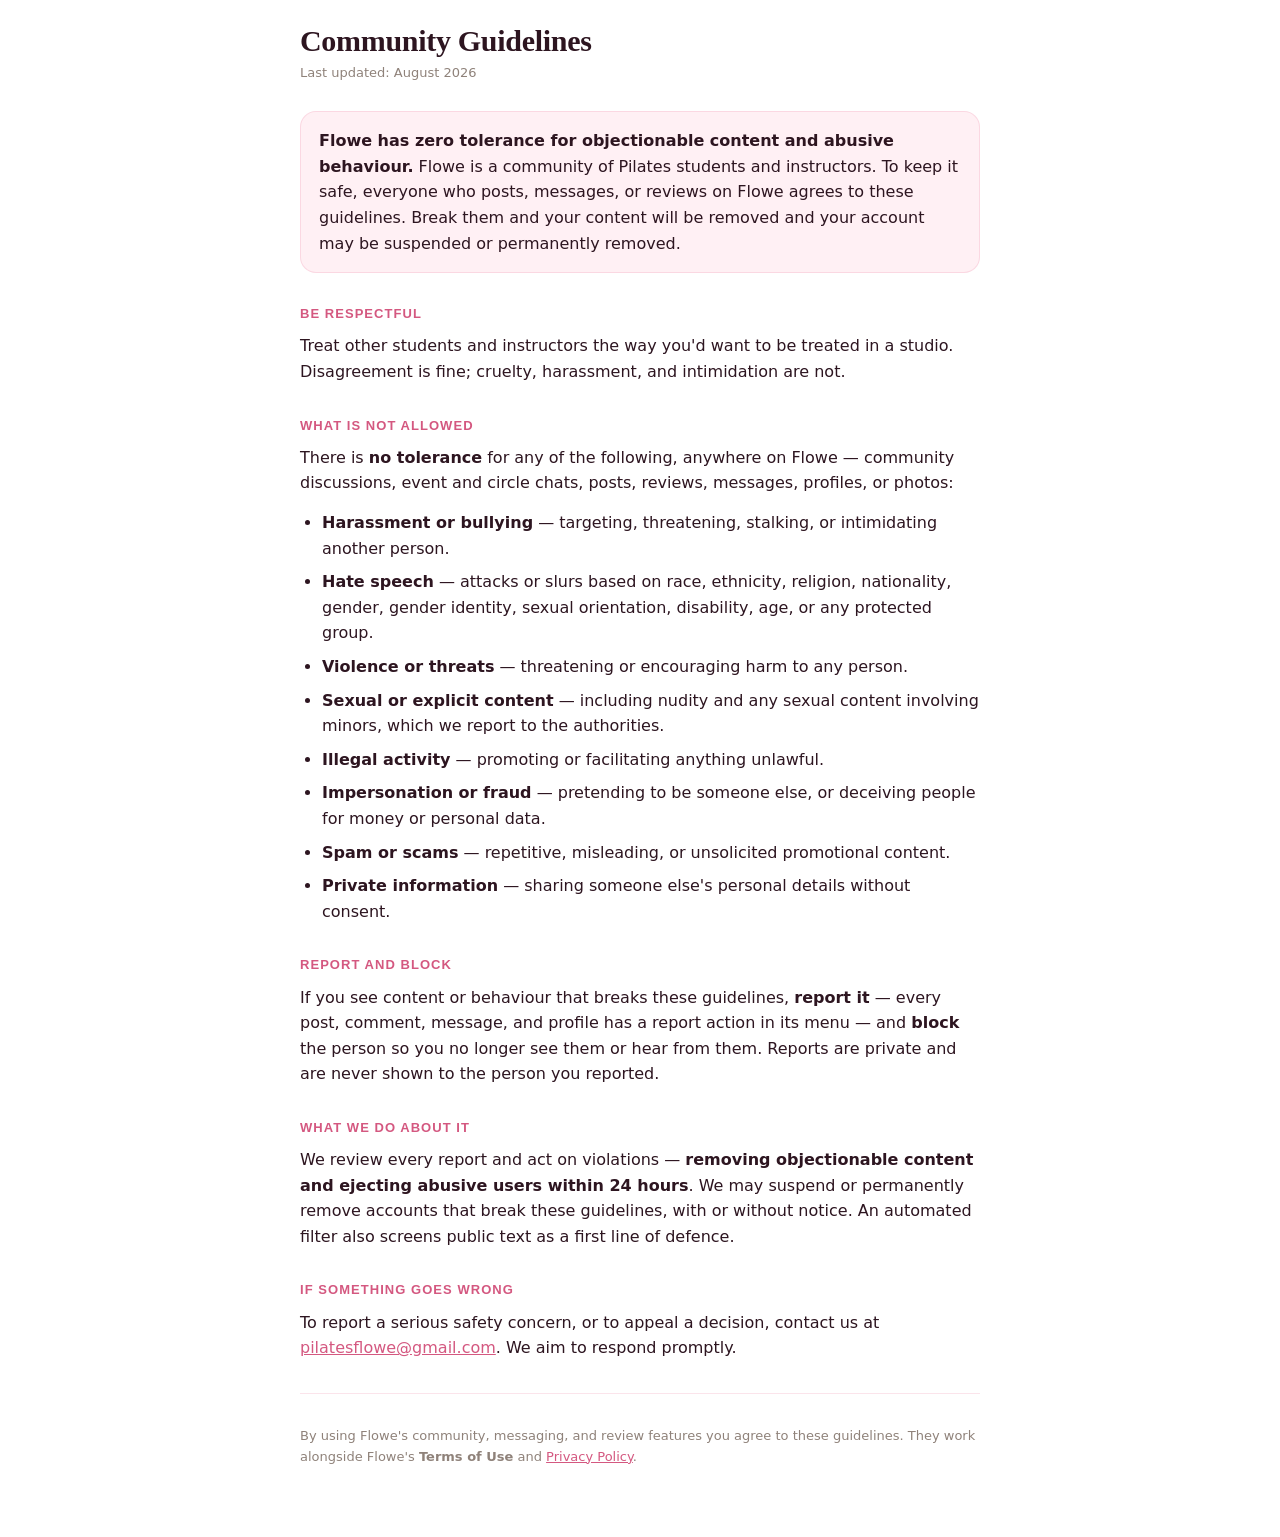
==== Flowe/Resources/CommunityGuidelines.html @ 62072fb7 "feat: UGC terms-acceptance gate + Community Guidelines (App Store 1.2) Flowe now carries community d" ====
<!doctype html>
<html lang="en">
<head>
<meta charset="utf-8">
<meta name="viewport" content="width=device-width, initial-scale=1, viewport-fit=cover">
<title>Community Guidelines</title>
<style>
  :root {
    --bg: #ffffff; --card: #fff0f4; --ink: #2d1520; --muted: #8f827a;
    --border: rgba(232,120,154,0.20); --pink: #d45880; --pink-soft: #e8789a;
  }
  @media (prefers-color-scheme: dark) {
    :root {
      --bg: #170e12; --card: #23151b; --ink: #f6e9ee; --muted: #b6a6ad;
      --border: rgba(232,120,154,0.28); --pink: #f4a8c0; --pink-soft: #e8789a;
    }
  }
  * { box-sizing: border-box; }
  html { -webkit-text-size-adjust: 100%; }
  body {
    margin: 0; padding: 24px 20px 56px;
    font: 16px/1.6 -apple-system, BlinkMacSystemFont, "SF Pro Text", system-ui, sans-serif;
    color: var(--ink); background: var(--bg);
    max-width: 720px; margin-left: auto; margin-right: auto;
    -webkit-font-smoothing: antialiased;
  }
  h1 {
    font: 600 30px/1.15 "Georgia", "Times New Roman", serif;
    letter-spacing: -0.01em; margin: 0 0 4px; color: var(--ink);
  }
  .updated { color: var(--muted); font-size: 13px; margin: 0 0 28px; }
  h2 {
    font: 600 13px/1.4 -apple-system, sans-serif; text-transform: uppercase;
    letter-spacing: 0.08em; color: var(--pink); margin: 32px 0 10px;
  }
  p { margin: 0 0 14px; }
  ul { margin: 0 0 14px; padding-left: 22px; }
  li { margin: 0 0 8px; }
  a { color: var(--pink); }
  strong { font-weight: 600; }
  .card {
    background: var(--card); border: 1px solid var(--border);
    border-radius: 16px; padding: 16px 18px; margin: 0 0 20px;
  }
  .note { color: var(--muted); font-size: 13px; }
  hr { border: none; border-top: 1px solid var(--border); margin: 32px 0; }
</style>
</head>
<body>
  <h1>Community Guidelines</h1>
  <p class="updated">Last updated: August 2026</p>

  <div class="card">
    <p style="margin:0"><strong>Flowe has zero tolerance for objectionable content and abusive
    behaviour.</strong> Flowe is a community of Pilates students and instructors. To keep it safe,
    everyone who posts, messages, or reviews on Flowe agrees to these guidelines. Break them and your
    content will be removed and your account may be suspended or permanently removed.</p>
  </div>

  <h2>Be respectful</h2>
  <p>Treat other students and instructors the way you'd want to be treated in a studio. Disagreement is
  fine; cruelty, harassment, and intimidation are not.</p>

  <h2>What is not allowed</h2>
  <p>There is <strong>no tolerance</strong> for any of the following, anywhere on Flowe — community
  discussions, event and circle chats, posts, reviews, messages, profiles, or photos:</p>
  <ul>
    <li><strong>Harassment or bullying</strong> — targeting, threatening, stalking, or intimidating
      another person.</li>
    <li><strong>Hate speech</strong> — attacks or slurs based on race, ethnicity, religion, nationality,
      gender, gender identity, sexual orientation, disability, age, or any protected group.</li>
    <li><strong>Violence or threats</strong> — threatening or encouraging harm to any person.</li>
    <li><strong>Sexual or explicit content</strong> — including nudity and any sexual content involving
      minors, which we report to the authorities.</li>
    <li><strong>Illegal activity</strong> — promoting or facilitating anything unlawful.</li>
    <li><strong>Impersonation or fraud</strong> — pretending to be someone else, or deceiving people for
      money or personal data.</li>
    <li><strong>Spam or scams</strong> — repetitive, misleading, or unsolicited promotional content.</li>
    <li><strong>Private information</strong> — sharing someone else's personal details without consent.</li>
  </ul>

  <h2>Report and block</h2>
  <p>If you see content or behaviour that breaks these guidelines, <strong>report it</strong> — every
  post, comment, message, and profile has a report action in its menu — and <strong>block</strong> the
  person so you no longer see them or hear from them. Reports are private and are never shown to the
  person you reported.</p>

  <h2>What we do about it</h2>
  <p>We review every report and act on violations — <strong>removing objectionable content and ejecting
  abusive users within 24 hours</strong>. We may suspend or permanently remove accounts that break these
  guidelines, with or without notice. An automated filter also screens public text as a first line of
  defence.</p>

  <h2>If something goes wrong</h2>
  <p>To report a serious safety concern, or to appeal a decision, contact us at
  <a href="mailto:pilatesflowe@gmail.com">pilatesflowe@gmail.com</a>. We aim to respond promptly.</p>

  <hr>
  <p class="note">By using Flowe's community, messaging, and review features you agree to these
  guidelines. They work alongside Flowe's <strong>Terms of Use</strong> and
  <a href="mailto:pilatesflowe@gmail.com">Privacy Policy</a>.</p>
</body>
</html>
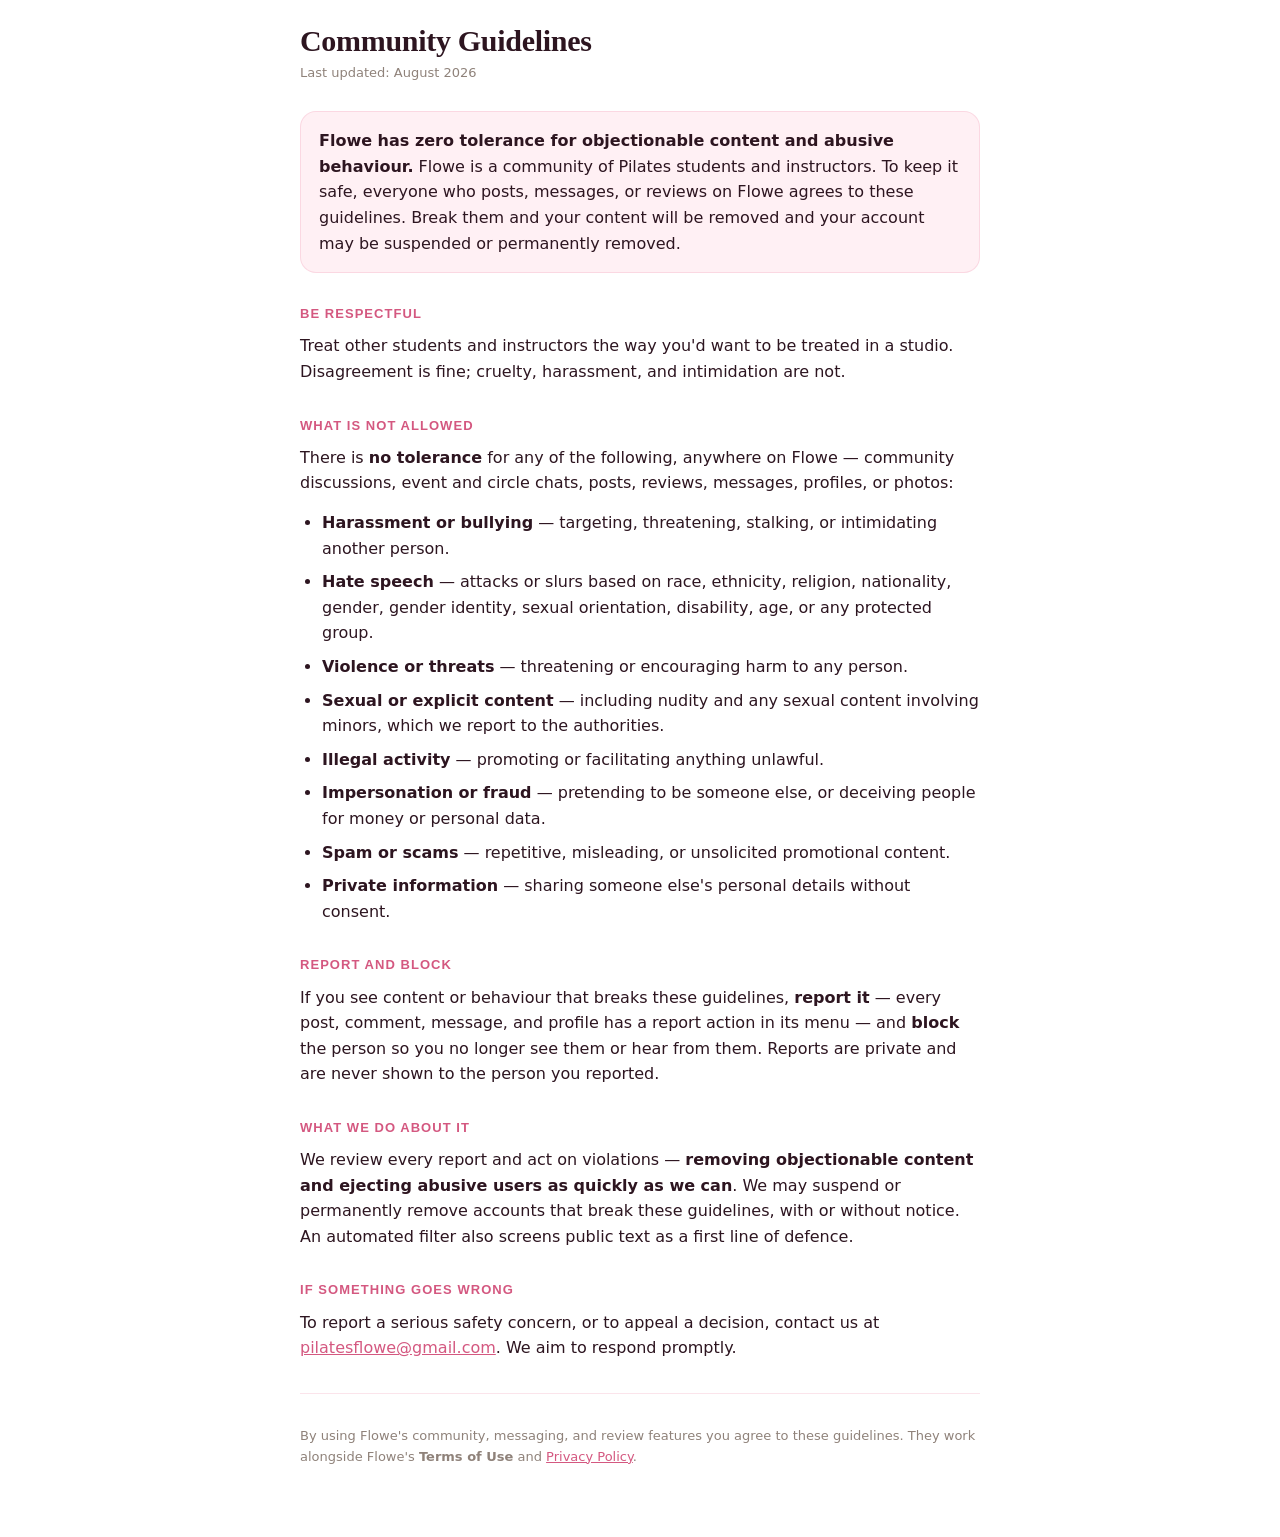
==== commit ca003852: "Backend features + App Store compliance + booking-inbox session recovery Backend-routed features (ev" ====
--- a/Flowe/Resources/CommunityGuidelines.html
+++ b/Flowe/Resources/CommunityGuidelines.html
@@ -87,9 +87,9 @@
 
   <h2>What we do about it</h2>
   <p>We review every report and act on violations — <strong>removing objectionable content and ejecting
-  abusive users within 24 hours</strong>. We may suspend or permanently remove accounts that break these
-  guidelines, with or without notice. An automated filter also screens public text as a first line of
-  defence.</p>
+  abusive users as quickly as we can</strong>. We may suspend or permanently remove accounts that break
+  these guidelines, with or without notice. An automated filter also screens public text as a first line
+  of defence.</p>
 
   <h2>If something goes wrong</h2>
   <p>To report a serious safety concern, or to appeal a decision, contact us at
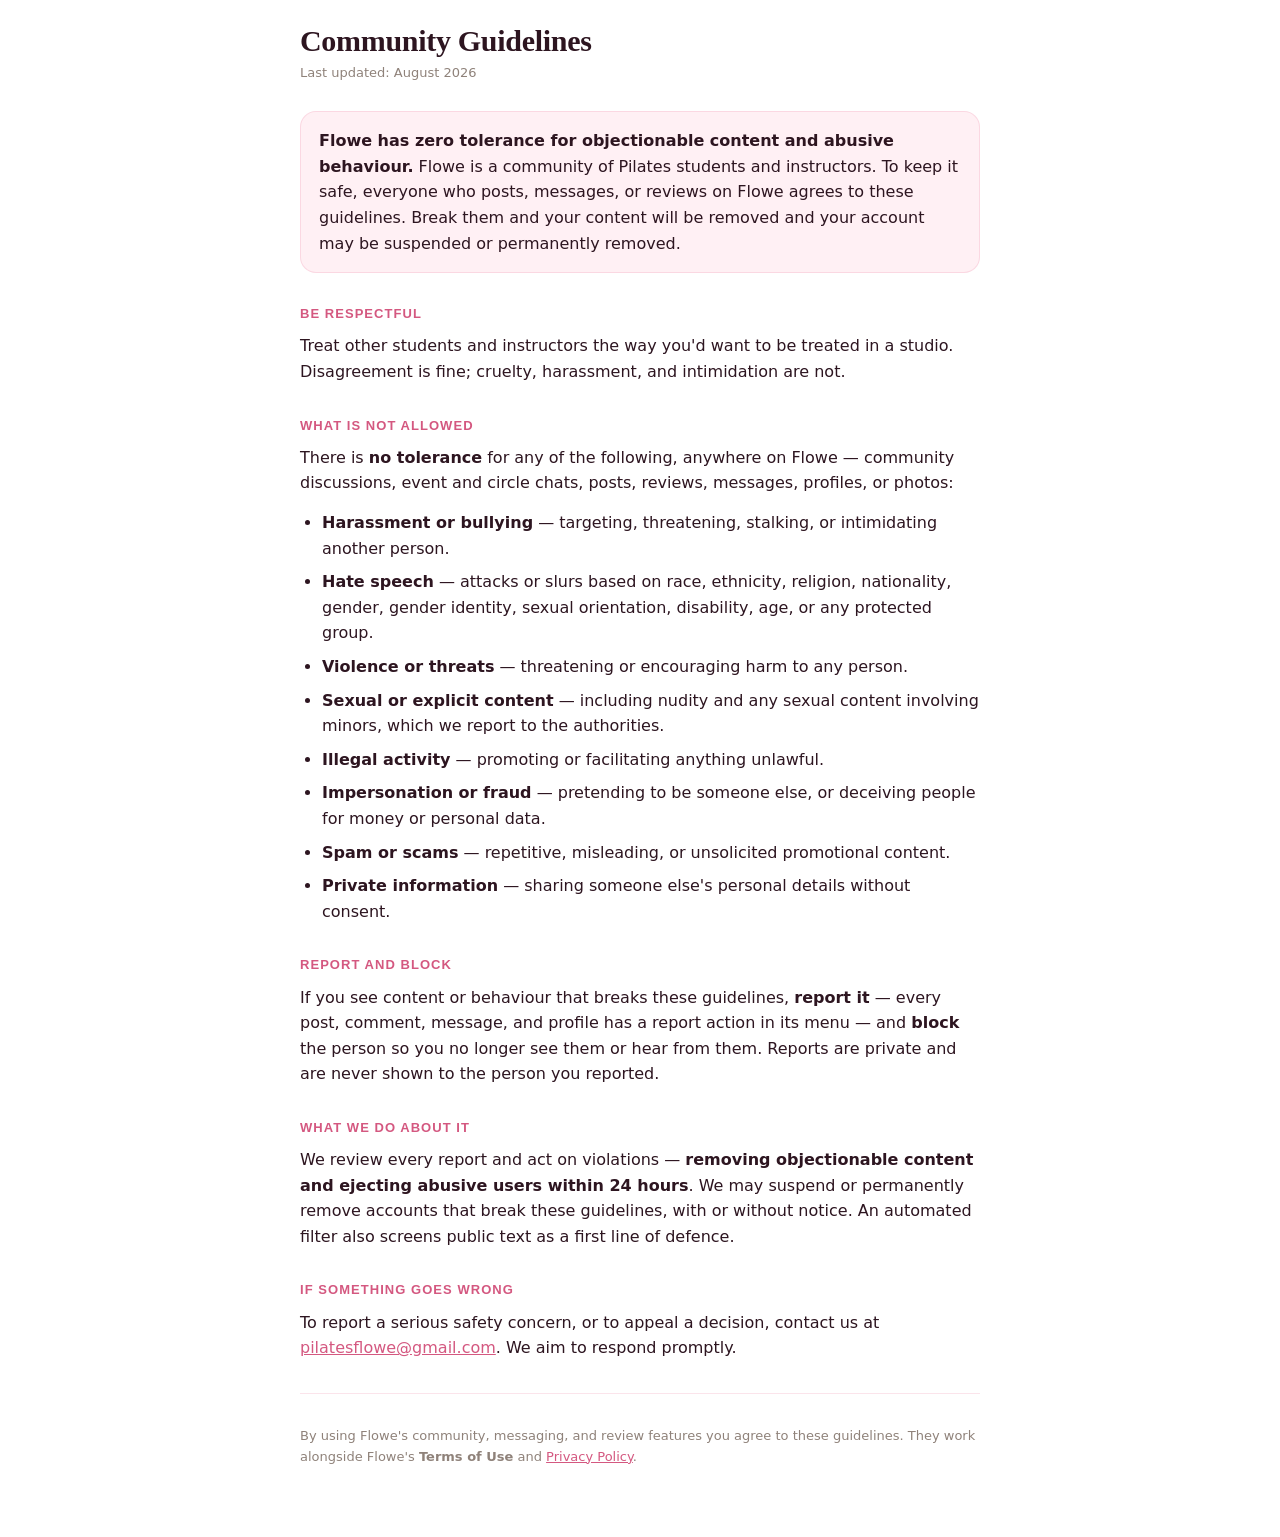
==== commit 5aba26f8: "App Store prep: 24h moderation SLA (1.2) + per-tier paywall features - CommunityGuidelines: restore " ====
--- a/Flowe/Resources/CommunityGuidelines.html
+++ b/Flowe/Resources/CommunityGuidelines.html
@@ -87,7 +87,7 @@
 
   <h2>What we do about it</h2>
   <p>We review every report and act on violations — <strong>removing objectionable content and ejecting
-  abusive users as quickly as we can</strong>. We may suspend or permanently remove accounts that break
+  abusive users within 24 hours</strong>. We may suspend or permanently remove accounts that break
   these guidelines, with or without notice. An automated filter also screens public text as a first line
   of defence.</p>
 
